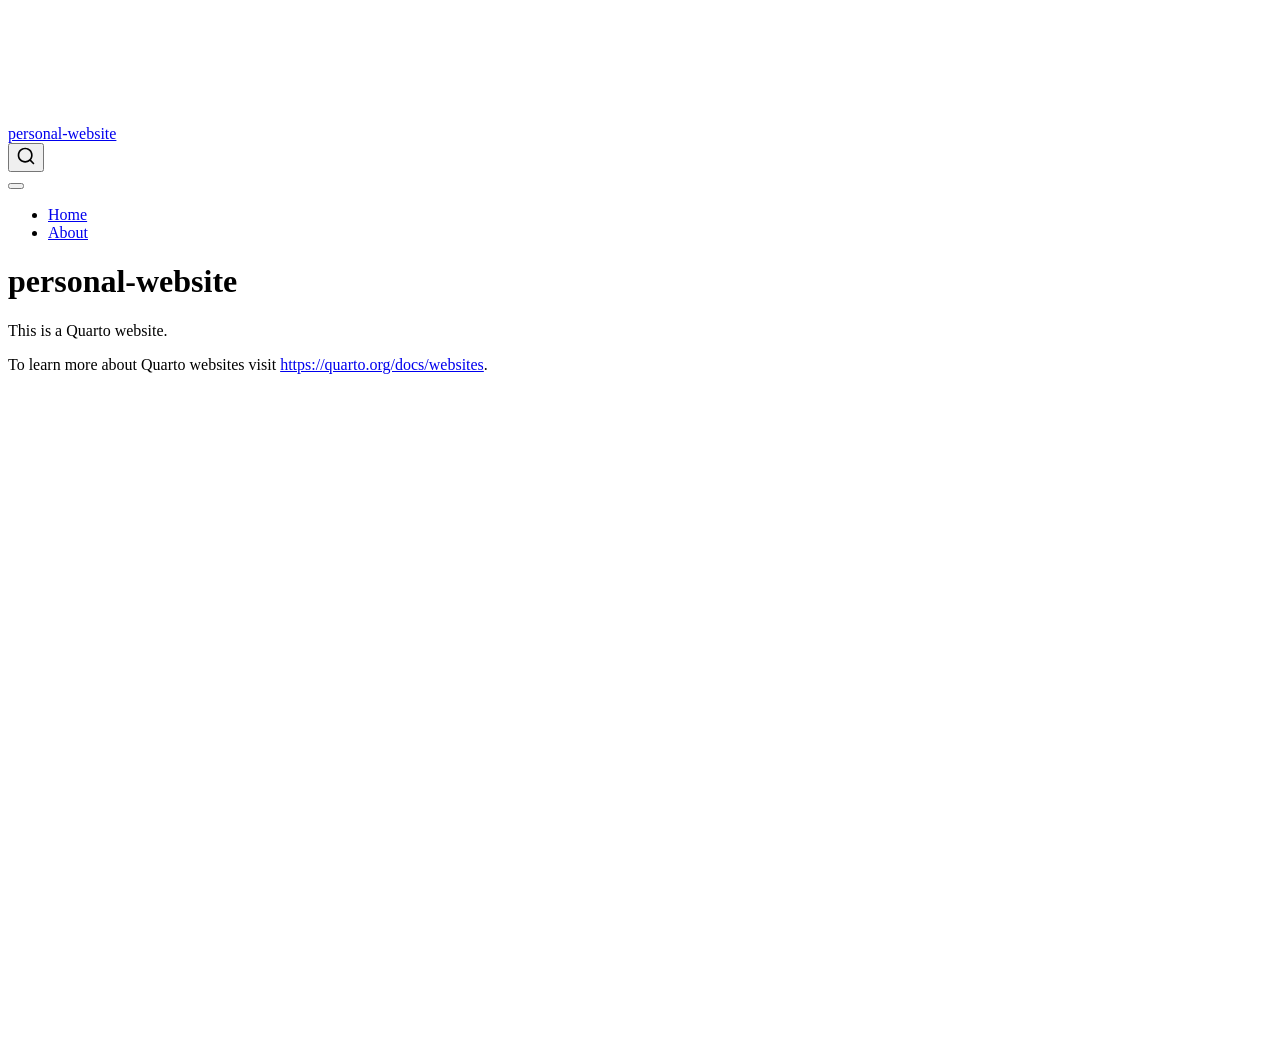
==== docs/index.html @ bc528ff7 "Initial Commit" ====
<!DOCTYPE html>
<html xmlns="http://www.w3.org/1999/xhtml" lang="en" xml:lang="en"><head>

<meta charset="utf-8">
<meta name="generator" content="quarto-1.9.37">

<meta name="viewport" content="width=device-width, initial-scale=1.0, user-scalable=yes">


<title>personal-website</title>
<style>
/* Default styles provided by pandoc.
** See https://pandoc.org/MANUAL.html#variables-for-html for config info.
*/
code{white-space: pre-wrap;}
span.smallcaps{font-variant: small-caps;}
div.columns{display: flex; gap: min(4vw, 1.5em);}
div.column{flex: auto; overflow-x: auto;}
div.hanging-indent{margin-left: 1.5em; text-indent: -1.5em;}
ul.task-list{list-style: none;}
ul.task-list li input[type="checkbox"] {
  width: 0.8em;
  margin: 0 0.8em 0.2em -1em; /* quarto-specific, see https://github.com/quarto-dev/quarto-cli/issues/4556 */ 
  vertical-align: middle;
}
</style>


<script src="site_libs/quarto-nav/quarto-nav.js"></script>
<script src="site_libs/quarto-nav/headroom.min.js"></script>
<script src="site_libs/clipboard/clipboard.min.js"></script>
<script src="site_libs/quarto-search/autocomplete.umd.js"></script>
<script src="site_libs/quarto-search/fuse.min.js"></script>
<script src="site_libs/quarto-search/quarto-search.js"></script>
<meta name="quarto:offset" content="./">
<script src="site_libs/quarto-html/quarto.js" type="module"></script>
<script src="site_libs/quarto-html/tabsets/tabsets.js" type="module"></script>
<script src="site_libs/quarto-html/popper.min.js"></script>
<script src="site_libs/quarto-html/tippy.umd.min.js"></script>
<script src="site_libs/quarto-html/anchor.min.js"></script>
<link href="site_libs/quarto-html/tippy.css" rel="stylesheet">
<link href="site_libs/quarto-html/quarto-syntax-highlighting-7f8f88aac4f3542376d5c11b86a4c14d.css" rel="stylesheet" id="quarto-text-highlighting-styles">
<script src="site_libs/bootstrap/bootstrap.min.js"></script>
<link href="site_libs/bootstrap/bootstrap-icons.css" rel="stylesheet">
<link href="site_libs/bootstrap/bootstrap-a0f9fd0d421825b736dc1bbcbcba2219.min.css" rel="stylesheet" append-hash="true" id="quarto-bootstrap" data-mode="light">
<script id="quarto-search-options" type="application/json">{
  "location": "navbar",
  "copy-button": false,
  "collapse-after": 3,
  "panel-placement": "end",
  "type": "overlay",
  "limit": 50,
  "keyboard-shortcut": [
    "f",
    "/",
    "s"
  ],
  "show-item-context": false,
  "language": {
    "search-no-results-text": "No results",
    "search-matching-documents-text": "matching documents",
    "search-copy-link-title": "Copy link to search",
    "search-hide-matches-text": "Hide additional matches",
    "search-more-match-text": "more match in this document",
    "search-more-matches-text": "more matches in this document",
    "search-clear-button-title": "Clear",
    "search-text-placeholder": "",
    "search-detached-cancel-button-title": "Cancel",
    "search-submit-button-title": "Submit",
    "search-label": "Search"
  }
}</script>


<link rel="stylesheet" href="styles.css">
</head>

<body class="nav-fixed quarto-light">

<div id="quarto-search-results"></div>
  <header id="quarto-header" class="headroom fixed-top">
    <nav class="navbar navbar-expand-lg " data-bs-theme="dark">
      <div class="navbar-container container-fluid">
      <div class="navbar-brand-container mx-auto">
    <a class="navbar-brand" href="./index.html">
    <span class="navbar-title">personal-website</span>
    </a>
  </div>
            <div id="quarto-search" class="" title="Search"></div>
          <button class="navbar-toggler" type="button" data-bs-toggle="collapse" data-bs-target="#navbarCollapse" aria-controls="navbarCollapse" role="menu" aria-expanded="false" aria-label="Toggle navigation" onclick="if (window.quartoToggleHeadroom) { window.quartoToggleHeadroom(); }">
  <span class="navbar-toggler-icon"></span>
</button>
          <div class="collapse navbar-collapse" id="navbarCollapse">
            <ul class="navbar-nav navbar-nav-scroll me-auto">
  <li class="nav-item">
    <a class="nav-link active" href="./index.html" aria-current="page"> 
<span class="menu-text">Home</span></a>
  </li>  
  <li class="nav-item">
    <a class="nav-link" href="./about.html"> 
<span class="menu-text">About</span></a>
  </li>  
</ul>
          </div> <!-- /navcollapse -->
            <div class="quarto-navbar-tools">
</div>
      </div> <!-- /container-fluid -->
    </nav>
</header>
<!-- content -->
<div id="quarto-content" class="quarto-container page-columns page-rows-contents page-layout-article page-navbar">
<!-- sidebar -->
<!-- margin-sidebar -->
    <div id="quarto-margin-sidebar" class="sidebar margin-sidebar zindex-bottom">
        
    </div>
<!-- main -->
<main class="content" id="quarto-document-content">

<header id="title-block-header" class="quarto-title-block default">
<div class="quarto-title">
<h1 class="title">personal-website</h1>
</div>



<div class="quarto-title-meta">

    
  
    
  </div>
  


</header>


<p>This is a Quarto website.</p>
<p>To learn more about Quarto websites visit <a href="https://quarto.org/docs/websites" class="uri">https://quarto.org/docs/websites</a>.</p>



</main> <!-- /main -->
<script id="quarto-html-after-body" type="application/javascript">
  window.document.addEventListener("DOMContentLoaded", function (event) {
    const icon = "";
    const anchorJS = new window.AnchorJS();
    anchorJS.options = {
      placement: 'right',
      icon: icon
    };
    anchorJS.add('.anchored');
    const isCodeAnnotation = (el) => {
      for (const clz of el.classList) {
        if (clz.startsWith('code-annotation-')) {                     
          return true;
        }
      }
      return false;
    }
    const onCopySuccess = function(e) {
      // button target
      const button = e.trigger;
      // don't keep focus
      button.blur();
      // flash "checked"
      button.classList.add('code-copy-button-checked');
      var currentTitle = button.getAttribute("title");
      button.setAttribute("title", "Copied!");
      let tooltip;
      if (window.bootstrap) {
        button.setAttribute("data-bs-toggle", "tooltip");
        button.setAttribute("data-bs-placement", "left");
        button.setAttribute("data-bs-title", "Copied!");
        tooltip = new bootstrap.Tooltip(button, 
          { trigger: "manual", 
            customClass: "code-copy-button-tooltip",
            offset: [0, -8]});
        tooltip.show();    
      }
      setTimeout(function() {
        if (tooltip) {
          tooltip.hide();
          button.removeAttribute("data-bs-title");
          button.removeAttribute("data-bs-toggle");
          button.removeAttribute("data-bs-placement");
        }
        button.setAttribute("title", currentTitle);
        button.classList.remove('code-copy-button-checked');
      }, 1000);
      // clear code selection
      e.clearSelection();
    }
    const getTextToCopy = function(trigger) {
      const outerScaffold = trigger.parentElement.cloneNode(true);
      const codeEl = outerScaffold.querySelector('code');
      for (const childEl of codeEl.children) {
        if (isCodeAnnotation(childEl)) {
          childEl.remove();
        }
      }
      return codeEl.innerText;
    }
    const clipboard = new window.ClipboardJS('.code-copy-button:not([data-in-quarto-modal])', {
      text: getTextToCopy
    });
    clipboard.on('success', onCopySuccess);
    if (window.document.getElementById('quarto-embedded-source-code-modal')) {
      const clipboardModal = new window.ClipboardJS('.code-copy-button[data-in-quarto-modal]', {
        text: getTextToCopy,
        container: window.document.getElementById('quarto-embedded-source-code-modal')
      });
      clipboardModal.on('success', onCopySuccess);
    }
      var localhostRegex = new RegExp(/^(?:http|https):\/\/localhost\:?[0-9]*\//);
      var mailtoRegex = new RegExp(/^mailto:/);
        var filterRegex = new RegExp('/' + window.location.host + '/');
      var isInternal = (href) => {
          return filterRegex.test(href) || localhostRegex.test(href) || mailtoRegex.test(href);
      }
      // Inspect non-navigation links and adorn them if external
     var links = window.document.querySelectorAll('a[href]:not(.nav-link):not(.navbar-brand):not(.toc-action):not(.sidebar-link):not(.sidebar-item-toggle):not(.pagination-link):not(.no-external):not([aria-hidden]):not(.dropdown-item):not(.quarto-navigation-tool):not(.about-link)');
      for (var i=0; i<links.length; i++) {
        const link = links[i];
        if (!isInternal(link.href)) {
          // undo the damage that might have been done by quarto-nav.js in the case of
          // links that we want to consider external
          if (link.dataset.originalHref !== undefined) {
            link.href = link.dataset.originalHref;
          }
        }
      }
    function tippyHover(el, contentFn, onTriggerFn, onUntriggerFn) {
      const config = {
        allowHTML: true,
        maxWidth: 500,
        delay: 100,
        arrow: false,
        appendTo: function(el) {
            return el.parentElement;
        },
        interactive: true,
        interactiveBorder: 10,
        theme: 'quarto',
        placement: 'bottom-start',
      };
      if (contentFn) {
        config.content = contentFn;
      }
      if (onTriggerFn) {
        config.onTrigger = onTriggerFn;
      }
      if (onUntriggerFn) {
        config.onUntrigger = onUntriggerFn;
      }
      window.tippy(el, config); 
    }
    const noterefs = window.document.querySelectorAll('a[role="doc-noteref"]');
    for (var i=0; i<noterefs.length; i++) {
      const ref = noterefs[i];
      tippyHover(ref, function() {
        // use id or data attribute instead here
        let href = ref.getAttribute('data-footnote-href') || ref.getAttribute('href');
        try { href = new URL(href).hash; } catch {}
        const id = href.replace(/^#\/?/, "");
        const note = window.document.getElementById(id);
        if (note) {
          return note.innerHTML;
        } else {
          return "";
        }
      });
    }
    const xrefs = window.document.querySelectorAll('a.quarto-xref');
    const processXRef = (id, note) => {
      // Strip column container classes
      const stripColumnClz = (el) => {
        el.classList.remove("page-full", "page-columns");
        if (el.children) {
          for (const child of el.children) {
            stripColumnClz(child);
          }
        }
      }
      stripColumnClz(note)
      if (id === null || id.startsWith('sec-')) {
        // Special case sections, only their first couple elements
        const container = document.createElement("div");
        if (note.children && note.children.length > 2) {
          container.appendChild(note.children[0].cloneNode(true));
          for (let i = 1; i < note.children.length; i++) {
            const child = note.children[i];
            if (child.tagName === "P" && child.innerText === "") {
              continue;
            } else {
              container.appendChild(child.cloneNode(true));
              break;
            }
          }
          if (window.Quarto?.typesetMath) {
            window.Quarto.typesetMath(container);
          }
          return container.innerHTML
        } else {
          if (window.Quarto?.typesetMath) {
            window.Quarto.typesetMath(note);
          }
          return note.innerHTML;
        }
      } else {
        // Remove any anchor links if they are present
        const anchorLink = note.querySelector('a.anchorjs-link');
        if (anchorLink) {
          anchorLink.remove();
        }
        if (window.Quarto?.typesetMath) {
          window.Quarto.typesetMath(note);
        }
        if (note.classList.contains("callout")) {
          return note.outerHTML;
        } else {
          return note.innerHTML;
        }
      }
    }
    for (var i=0; i<xrefs.length; i++) {
      const xref = xrefs[i];
      tippyHover(xref, undefined, function(instance) {
        instance.disable();
        let url = xref.getAttribute('href');
        let hash = undefined; 
        if (url.startsWith('#')) {
          hash = url;
        } else {
          try { hash = new URL(url).hash; } catch {}
        }
        if (hash) {
          const id = hash.replace(/^#\/?/, "");
          const note = window.document.getElementById(id);
          if (note !== null) {
            try {
              const html = processXRef(id, note.cloneNode(true));
              instance.setContent(html);
            } finally {
              instance.enable();
              instance.show();
            }
          } else {
            // See if we can fetch this
            fetch(url.split('#')[0])
            .then(res => res.text())
            .then(html => {
              const parser = new DOMParser();
              const htmlDoc = parser.parseFromString(html, "text/html");
              const note = htmlDoc.getElementById(id);
              if (note !== null) {
                const html = processXRef(id, note);
                instance.setContent(html);
              } 
            }).finally(() => {
              instance.enable();
              instance.show();
            });
          }
        } else {
          // See if we can fetch a full url (with no hash to target)
          // This is a special case and we should probably do some content thinning / targeting
          fetch(url)
          .then(res => res.text())
          .then(html => {
            const parser = new DOMParser();
            const htmlDoc = parser.parseFromString(html, "text/html");
            const note = htmlDoc.querySelector('main.content');
            if (note !== null) {
              // This should only happen for chapter cross references
              // (since there is no id in the URL)
              // remove the first header
              if (note.children.length > 0 && note.children[0].tagName === "HEADER") {
                note.children[0].remove();
              }
              const html = processXRef(null, note);
              instance.setContent(html);
            } 
          }).finally(() => {
            instance.enable();
            instance.show();
          });
        }
      }, function(instance) {
      });
    }
        let selectedAnnoteEl;
        const selectorForAnnotation = ( cell, annotation) => {
          let cellAttr = 'data-code-cell="' + cell + '"';
          let lineAttr = 'data-code-annotation="' +  annotation + '"';
          const selector = 'span[' + cellAttr + '][' + lineAttr + ']';
          return selector;
        }
        const selectCodeLines = (annoteEl) => {
          const doc = window.document;
          const targetCell = annoteEl.getAttribute("data-target-cell");
          const targetAnnotation = annoteEl.getAttribute("data-target-annotation");
          const annoteSpan = window.document.querySelector(selectorForAnnotation(targetCell, targetAnnotation));
          const lines = annoteSpan.getAttribute("data-code-lines").split(",");
          const lineIds = lines.map((line) => {
            return targetCell + "-" + line;
          })
          let top = null;
          let height = null;
          let parent = null;
          if (lineIds.length > 0) {
              //compute the position of the single el (top and bottom and make a div)
              const el = window.document.getElementById(lineIds[0]);
              top = el.offsetTop;
              height = el.offsetHeight;
              parent = el.parentElement.parentElement;
            if (lineIds.length > 1) {
              const lastEl = window.document.getElementById(lineIds[lineIds.length - 1]);
              const bottom = lastEl.offsetTop + lastEl.offsetHeight;
              height = bottom - top;
            }
            if (top !== null && height !== null && parent !== null) {
              // cook up a div (if necessary) and position it 
              let div = window.document.getElementById("code-annotation-line-highlight");
              if (div === null) {
                div = window.document.createElement("div");
                div.setAttribute("id", "code-annotation-line-highlight");
                div.style.position = 'absolute';
                parent.appendChild(div);
              }
              div.style.top = top - 2 + "px";
              div.style.height = height + 4 + "px";
              div.style.left = 0;
              let gutterDiv = window.document.getElementById("code-annotation-line-highlight-gutter");
              if (gutterDiv === null) {
                gutterDiv = window.document.createElement("div");
                gutterDiv.setAttribute("id", "code-annotation-line-highlight-gutter");
                gutterDiv.style.position = 'absolute';
                const codeCell = window.document.getElementById(targetCell);
                const gutter = codeCell.querySelector('.code-annotation-gutter');
                gutter.appendChild(gutterDiv);
              }
              gutterDiv.style.top = top - 2 + "px";
              gutterDiv.style.height = height + 4 + "px";
            }
            selectedAnnoteEl = annoteEl;
          }
        };
        const unselectCodeLines = () => {
          const elementsIds = ["code-annotation-line-highlight", "code-annotation-line-highlight-gutter"];
          elementsIds.forEach((elId) => {
            const div = window.document.getElementById(elId);
            if (div) {
              div.remove();
            }
          });
          selectedAnnoteEl = undefined;
        };
          // Handle positioning of the toggle
      window.addEventListener(
        "resize",
        throttle(() => {
          elRect = undefined;
          if (selectedAnnoteEl) {
            selectCodeLines(selectedAnnoteEl);
          }
        }, 10)
      );
      function throttle(fn, ms) {
      let throttle = false;
      let timer;
        return (...args) => {
          if(!throttle) { // first call gets through
              fn.apply(this, args);
              throttle = true;
          } else { // all the others get throttled
              if(timer) clearTimeout(timer); // cancel #2
              timer = setTimeout(() => {
                fn.apply(this, args);
                timer = throttle = false;
              }, ms);
          }
        };
      }
        // Attach click handler to the DT
        const annoteDls = window.document.querySelectorAll('dt[data-target-cell]');
        for (const annoteDlNode of annoteDls) {
          annoteDlNode.addEventListener('click', (event) => {
            const clickedEl = event.target;
            if (clickedEl !== selectedAnnoteEl) {
              unselectCodeLines();
              const activeEl = window.document.querySelector('dt[data-target-cell].code-annotation-active');
              if (activeEl) {
                activeEl.classList.remove('code-annotation-active');
              }
              selectCodeLines(clickedEl);
              clickedEl.classList.add('code-annotation-active');
            } else {
              // Unselect the line
              unselectCodeLines();
              clickedEl.classList.remove('code-annotation-active');
            }
          });
        }
    const findCites = (el) => {
      const parentEl = el.parentElement;
      if (parentEl) {
        const cites = parentEl.dataset.cites;
        if (cites) {
          return {
            el,
            cites: cites.split(' ')
          };
        } else {
          return findCites(el.parentElement)
        }
      } else {
        return undefined;
      }
    };
    var bibliorefs = window.document.querySelectorAll('a[role="doc-biblioref"]');
    for (var i=0; i<bibliorefs.length; i++) {
      const ref = bibliorefs[i];
      const citeInfo = findCites(ref);
      if (citeInfo) {
        tippyHover(citeInfo.el, function() {
          var popup = window.document.createElement('div');
          citeInfo.cites.forEach(function(cite) {
            var citeDiv = window.document.createElement('div');
            citeDiv.classList.add('hanging-indent');
            citeDiv.classList.add('csl-entry');
            var biblioDiv = window.document.getElementById('ref-' + cite);
            if (biblioDiv) {
              citeDiv.innerHTML = biblioDiv.innerHTML;
            }
            popup.appendChild(citeDiv);
          });
          return popup.innerHTML;
        });
      }
    }
  });
  </script>
</div> <!-- /content -->




</body></html>
---- docs/site_libs/quarto-html/tippy.css ----
.tippy-box[data-animation=fade][data-state=hidden]{opacity:0}[data-tippy-root]{max-width:calc(100vw - 10px)}.tippy-box{position:relative;background-color:#333;color:#fff;border-radius:4px;font-size:14px;line-height:1.4;white-space:normal;outline:0;transition-property:transform,visibility,opacity}.tippy-box[data-placement^=top]>.tippy-arrow{bottom:0}.tippy-box[data-placement^=top]>.tippy-arrow:before{bottom:-7px;left:0;border-width:8px 8px 0;border-top-color:initial;transform-origin:center top}.tippy-box[data-placement^=bottom]>.tippy-arrow{top:0}.tippy-box[data-placement^=bottom]>.tippy-arrow:before{top:-7px;left:0;border-width:0 8px 8px;border-bottom-color:initial;transform-origin:center bottom}.tippy-box[data-placement^=left]>.tippy-arrow{right:0}.tippy-box[data-placement^=left]>.tippy-arrow:before{border-width:8px 0 8px 8px;border-left-color:initial;right:-7px;transform-origin:center left}.tippy-box[data-placement^=right]>.tippy-arrow{left:0}.tippy-box[data-placement^=right]>.tippy-arrow:before{left:-7px;border-width:8px 8px 8px 0;border-right-color:initial;transform-origin:center right}.tippy-box[data-inertia][data-state=visible]{transition-timing-function:cubic-bezier(.54,1.5,.38,1.11)}.tippy-arrow{width:16px;height:16px;color:#333}.tippy-arrow:before{content:"";position:absolute;border-color:transparent;border-style:solid}.tippy-content{position:relative;padding:5px 9px;z-index:1}
---- docs/site_libs/quarto-html/quarto-syntax-highlighting-7f8f88aac4f3542376d5c11b86a4c14d.css ----
/* quarto syntax highlight colors */
:root {
  --quarto-hl-ot-color: #003B4F;
  --quarto-hl-at-color: #657422;
  --quarto-hl-ss-color: #20794D;
  --quarto-hl-an-color: #5E5E5E;
  --quarto-hl-fu-color: #4758AB;
  --quarto-hl-st-color: #20794D;
  --quarto-hl-cf-color: #003B4F;
  --quarto-hl-op-color: #5E5E5E;
  --quarto-hl-er-color: #AD0000;
  --quarto-hl-bn-color: #AD0000;
  --quarto-hl-al-color: #AD0000;
  --quarto-hl-va-color: #111111;
  --quarto-hl-bu-color: inherit;
  --quarto-hl-ex-color: inherit;
  --quarto-hl-pp-color: #AD0000;
  --quarto-hl-in-color: #5E5E5E;
  --quarto-hl-vs-color: #20794D;
  --quarto-hl-wa-color: #5E5E5E;
  --quarto-hl-do-color: #5E5E5E;
  --quarto-hl-im-color: #00769E;
  --quarto-hl-ch-color: #20794D;
  --quarto-hl-dt-color: #AD0000;
  --quarto-hl-fl-color: #AD0000;
  --quarto-hl-co-color: #5E5E5E;
  --quarto-hl-cv-color: #5E5E5E;
  --quarto-hl-cn-color: #8f5902;
  --quarto-hl-sc-color: #5E5E5E;
  --quarto-hl-dv-color: #AD0000;
  --quarto-hl-kw-color: #003B4F;
}

/* other quarto variables */
:root {
  --quarto-font-monospace: SFMono-Regular, Menlo, Monaco, Consolas, "Liberation Mono", "Courier New", monospace;
}

/* syntax highlight based on Pandoc's rules */
pre > code.sourceCode > span {
  color: #003B4F;
}

code.sourceCode > span {
  color: #003B4F;
}

div.sourceCode,
div.sourceCode pre.sourceCode {
  color: #003B4F;
}

/* Normal */
code span {
  color: #003B4F;
}

/* Alert */
code span.al {
  color: #AD0000;
  font-style: inherit;
}

/* Annotation */
code span.an {
  color: #5E5E5E;
  font-style: inherit;
}

/* Attribute */
code span.at {
  color: #657422;
  font-style: inherit;
}

/* BaseN */
code span.bn {
  color: #AD0000;
  font-style: inherit;
}

/* BuiltIn */
code span.bu {
  font-style: inherit;
}

/* ControlFlow */
code span.cf {
  color: #003B4F;
  font-weight: bold;
  font-style: inherit;
}

/* Char */
code span.ch {
  color: #20794D;
  font-style: inherit;
}

/* Constant */
code span.cn {
  color: #8f5902;
  font-style: inherit;
}

/* Comment */
code span.co {
  color: #5E5E5E;
  font-style: inherit;
}

/* CommentVar */
code span.cv {
  color: #5E5E5E;
  font-style: italic;
}

/* Documentation */
code span.do {
  color: #5E5E5E;
  font-style: italic;
}

/* DataType */
code span.dt {
  color: #AD0000;
  font-style: inherit;
}

/* DecVal */
code span.dv {
  color: #AD0000;
  font-style: inherit;
}

/* Error */
code span.er {
  color: #AD0000;
  font-style: inherit;
}

/* Extension */
code span.ex {
  font-style: inherit;
}

/* Float */
code span.fl {
  color: #AD0000;
  font-style: inherit;
}

/* Function */
code span.fu {
  color: #4758AB;
  font-style: inherit;
}

/* Import */
code span.im {
  color: #00769E;
  font-style: inherit;
}

/* Information */
code span.in {
  color: #5E5E5E;
  font-style: inherit;
}

/* Keyword */
code span.kw {
  color: #003B4F;
  font-weight: bold;
  font-style: inherit;
}

/* Operator */
code span.op {
  color: #5E5E5E;
  font-style: inherit;
}

/* Other */
code span.ot {
  color: #003B4F;
  font-style: inherit;
}

/* Preprocessor */
code span.pp {
  color: #AD0000;
  font-style: inherit;
}

/* SpecialChar */
code span.sc {
  color: #5E5E5E;
  font-style: inherit;
}

/* SpecialString */
code span.ss {
  color: #20794D;
  font-style: inherit;
}

/* String */
code span.st {
  color: #20794D;
  font-style: inherit;
}

/* Variable */
code span.va {
  color: #111111;
  font-style: inherit;
}

/* VerbatimString */
code span.vs {
  color: #20794D;
  font-style: inherit;
}

/* Warning */
code span.wa {
  color: #5E5E5E;
  font-style: italic;
}

.prevent-inlining {
  content: "</";
}

/*# sourceMappingURL=789ad8cd35626ba772517505b42a116e.css.map */
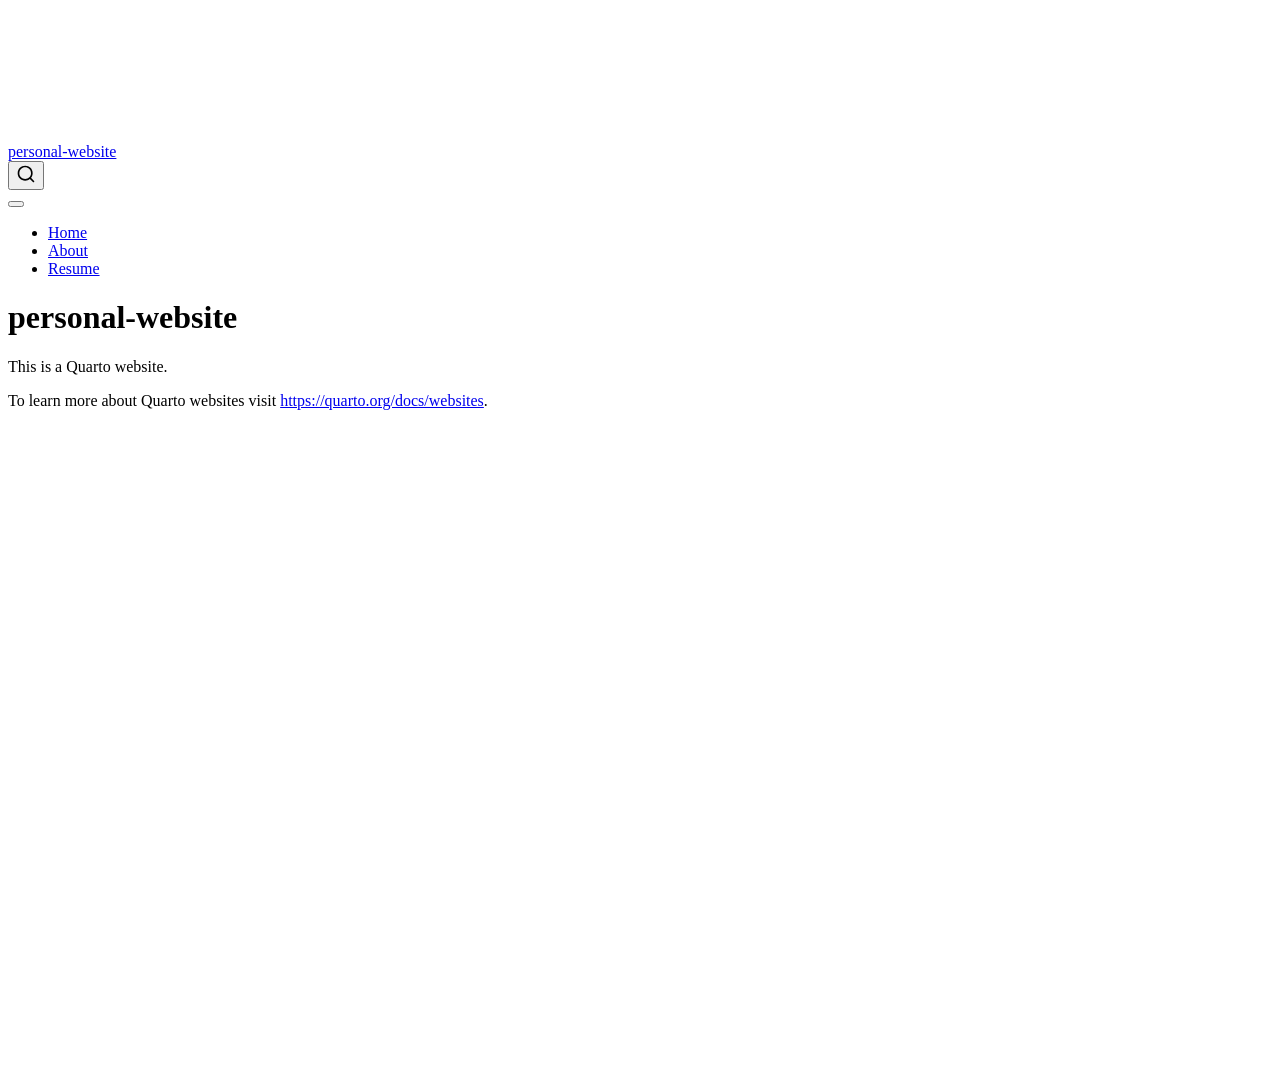
==== commit 6da356a3: "resume.qmd" ====
--- a/docs/index.html
+++ b/docs/index.html
@@ -100,6 +100,10 @@
     <a class="nav-link" href="./about.html"> 
 <span class="menu-text">About</span></a>
   </li>  
+  <li class="nav-item">
+    <a class="nav-link" href="./resume.html"> 
+<span class="menu-text">Resume</span></a>
+  </li>  
 </ul>
           </div> <!-- /navcollapse -->
             <div class="quarto-navbar-tools">
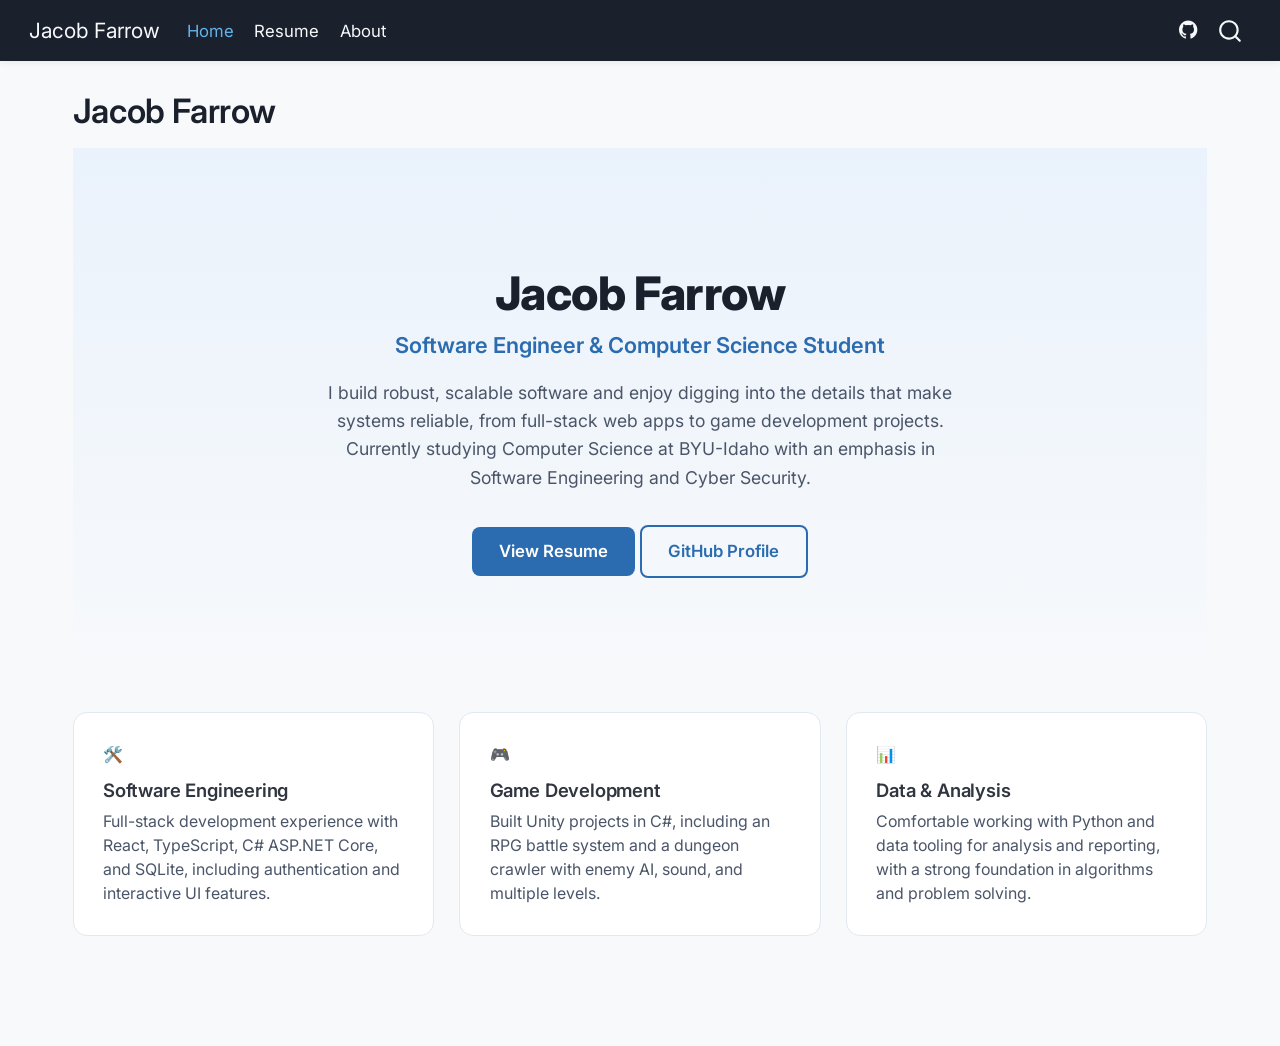
==== commit 496daf91: "Clean" ====
--- a/docs/index.html
+++ b/docs/index.html
@@ -7,7 +7,7 @@
 <meta name="viewport" content="width=device-width, initial-scale=1.0, user-scalable=yes">
 
 
-<title>personal-website</title>
+<title>Jacob Farrow</title>
 <style>
 /* Default styles provided by pandoc.
 ** See https://pandoc.org/MANUAL.html#variables-for-html for config info.
@@ -42,7 +42,7 @@
 <link href="site_libs/quarto-html/quarto-syntax-highlighting-7f8f88aac4f3542376d5c11b86a4c14d.css" rel="stylesheet" id="quarto-text-highlighting-styles">
 <script src="site_libs/bootstrap/bootstrap.min.js"></script>
 <link href="site_libs/bootstrap/bootstrap-icons.css" rel="stylesheet">
-<link href="site_libs/bootstrap/bootstrap-a0f9fd0d421825b736dc1bbcbcba2219.min.css" rel="stylesheet" append-hash="true" id="quarto-bootstrap" data-mode="light">
+<link href="site_libs/bootstrap/bootstrap-82a2e61b633414a726c208f668d5eda3.min.css" rel="stylesheet" append-hash="true" id="quarto-bootstrap" data-mode="light">
 <script id="quarto-search-options" type="application/json">{
   "location": "navbar",
   "copy-button": false,
@@ -83,7 +83,7 @@
       <div class="navbar-container container-fluid">
       <div class="navbar-brand-container mx-auto">
     <a class="navbar-brand" href="./index.html">
-    <span class="navbar-title">personal-website</span>
+    <span class="navbar-title">Jacob Farrow</span>
     </a>
   </div>
             <div id="quarto-search" class="" title="Search"></div>
@@ -97,12 +97,19 @@
 <span class="menu-text">Home</span></a>
   </li>  
   <li class="nav-item">
+    <a class="nav-link" href="./resume.html"> 
+<span class="menu-text">Resume</span></a>
+  </li>  
+  <li class="nav-item">
     <a class="nav-link" href="./about.html"> 
 <span class="menu-text">About</span></a>
   </li>  
-  <li class="nav-item">
-    <a class="nav-link" href="./resume.html"> 
-<span class="menu-text">Resume</span></a>
+</ul>
+            <ul class="navbar-nav navbar-nav-scroll ms-auto">
+  <li class="nav-item compact">
+    <a class="nav-link" href="https://github.com/JacobFarrow"> <i class="bi bi-github" role="img" aria-label="GitHub">
+</i> 
+<span class="menu-text"></span></a>
   </li>  
 </ul>
           </div> <!-- /navcollapse -->
@@ -112,23 +119,21 @@
     </nav>
 </header>
 <!-- content -->
-<div id="quarto-content" class="quarto-container page-columns page-rows-contents page-layout-article page-navbar">
+<div id="quarto-content" class="quarto-container page-columns page-rows-contents page-layout-full page-navbar">
 <!-- sidebar -->
 <!-- margin-sidebar -->
-    <div id="quarto-margin-sidebar" class="sidebar margin-sidebar zindex-bottom">
-        
-    </div>
+    
 <!-- main -->
-<main class="content" id="quarto-document-content">
+<main class="content column-page" id="quarto-document-content">
 
 <header id="title-block-header" class="quarto-title-block default">
 <div class="quarto-title">
-<h1 class="title">personal-website</h1>
-</div>
-
-
-
-<div class="quarto-title-meta">
+<h1 class="title">Jacob Farrow</h1>
+</div>
+
+
+
+<div class="quarto-title-meta column-page">
 
     
   
@@ -140,8 +145,47 @@
 </header>
 
 
-<p>This is a Quarto website.</p>
-<p>To learn more about Quarto websites visit <a href="https://quarto.org/docs/websites" class="uri">https://quarto.org/docs/websites</a>.</p>
+<section id="jacob-farrow" class="level1 hero">
+<h1>Jacob Farrow</h1>
+<div class="hero-subtitle">
+<p>Software Engineer &amp; Computer Science Student</p>
+</div>
+<div class="hero-tagline">
+<p>I build robust, scalable software and enjoy digging into the details that make systems reliable, from full-stack web apps to game development projects. Currently studying Computer Science at BYU-Idaho with an emphasis in Software Engineering and Cyber Security.</p>
+</div>
+<div class="hero-buttons">
+<p><a href="./resume.html" class="btn-hero btn-hero-primary">View Resume</a> <a href="https://github.com/JacobFarrow" class="btn-hero btn-hero-outline">GitHub Profile</a></p>
+</div>
+</section>
+<div class="card-grid">
+<div class="info-card">
+<div class="icon">
+<p>🛠️</p>
+</div>
+<section id="software-engineering" class="level3">
+<h3 class="anchored" data-anchor-id="software-engineering">Software Engineering</h3>
+<p>Full-stack development experience with React, TypeScript, C# ASP.NET Core, and SQLite, including authentication and interactive UI features.</p>
+</section>
+</div>
+<div class="info-card">
+<div class="icon">
+<p>🎮</p>
+</div>
+<section id="game-development" class="level3">
+<h3 class="anchored" data-anchor-id="game-development">Game Development</h3>
+<p>Built Unity projects in C#, including an RPG battle system and a dungeon crawler with enemy AI, sound, and multiple levels.</p>
+</section>
+</div>
+<div class="info-card">
+<div class="icon">
+<p>📊</p>
+</div>
+<section id="data-analysis" class="level3">
+<h3 class="anchored" data-anchor-id="data-analysis">Data &amp; Analysis</h3>
+<p>Comfortable working with Python and data tooling for analysis and reporting, with a strong foundation in algorithms and problem solving.</p>
+</section>
+</div>
+</div>
 
 
 
--- a/docs/styles.css
+++ b/docs/styles.css
@@ -0,0 +1,229 @@
+/* ===== Global ===== */
+@import url('https://fonts.googleapis.com/css2?family=Inter:wght@400;500;600;700;800&display=swap');
+
+body {
+  font-family: "Inter", sans-serif;
+  animation: fadeIn 0.5s ease-in;
+}
+
+@keyframes fadeIn {
+  from { opacity: 0; }
+  to { opacity: 1; }
+}
+
+a {
+  transition: color 0.15s ease, opacity 0.15s ease;
+}
+
+/* ===== Navbar ===== */
+.navbar {
+  box-shadow: 0 1px 8px rgba(0,0,0,0.08);
+}
+
+.navbar-nav .nav-link {
+  transition: color 0.2s ease;
+  position: relative;
+}
+
+.navbar-nav .nav-link:hover {
+  color: #63b3ed !important;
+}
+
+/* ===== Hero section ===== */
+.hero {
+  padding: 5rem 1rem 4rem 1rem;
+  text-align: center;
+  background: linear-gradient(180deg, #eaf2fb 0%, #f7f9fb 100%);
+  border-radius: 0 0 24px 24px;
+  margin-bottom: 3rem;
+}
+
+.hero h1 {
+  font-size: 2.75rem;
+  font-weight: 800;
+  margin-bottom: 0.5rem;
+  color: #1a202c;
+}
+
+.hero .hero-subtitle {
+  font-size: 1.3rem;
+  color: #2b6cb0;
+  font-weight: 600;
+  margin-bottom: 1rem;
+}
+
+.hero .hero-tagline {
+  font-size: 1.05rem;
+  color: #4a5568;
+  max-width: 640px;
+  margin: 0 auto 2rem auto;
+  line-height: 1.6;
+}
+
+.hero-buttons {
+  display: flex;
+  gap: 1rem;
+  justify-content: center;
+  flex-wrap: wrap;
+}
+
+.btn-hero {
+  display: inline-block;
+  padding: 0.7rem 1.6rem;
+  border-radius: 8px;
+  font-weight: 600;
+  text-decoration: none;
+  transition: transform 0.18s ease, box-shadow 0.18s ease;
+}
+
+.btn-hero-primary {
+  background: #2b6cb0;
+  color: #ffffff !important;
+}
+
+.btn-hero-outline {
+  background: transparent;
+  color: #2b6cb0 !important;
+  border: 2px solid #2b6cb0;
+}
+
+.btn-hero:hover {
+  transform: translateY(-2px);
+  box-shadow: 0 8px 20px rgba(43,108,176,0.25);
+}
+
+/* ===== Cards ===== */
+.card-grid {
+  display: grid;
+  grid-template-columns: repeat(auto-fit, minmax(240px, 1fr));
+  gap: 1.5rem;
+  margin: 2rem 0;
+}
+
+.info-card {
+  background: #ffffff;
+  border: 1px solid #e2e8f0;
+  border-radius: 14px;
+  padding: 1.75rem;
+  transition: transform 0.2s ease, box-shadow 0.2s ease, border-color 0.2s ease;
+}
+
+.info-card:hover {
+  transform: translateY(-4px);
+  box-shadow: 0 12px 24px rgba(0,0,0,0.08);
+  border-color: #2b6cb0;
+}
+
+.info-card h3 {
+  margin-top: 0;
+  font-size: 1.1rem;
+  color: #1a202c;
+}
+
+.info-card p {
+  color: #4a5568;
+  font-size: 0.95rem;
+  margin-bottom: 0;
+}
+
+.info-card .icon {
+  font-size: 1.75rem;
+  margin-bottom: 0.75rem;
+  display: block;
+}
+
+/* ===== Skill badges ===== */
+.badge-row {
+  display: flex;
+  flex-wrap: wrap;
+  gap: 0.5rem;
+  margin: 0.75rem 0 1.5rem 0;
+}
+
+.skill-badge {
+  background: #eaf2fb;
+  color: #2b6cb0;
+  padding: 0.35rem 0.9rem;
+  border-radius: 999px;
+  font-size: 0.85rem;
+  font-weight: 600;
+  transition: background 0.2s ease, transform 0.2s ease;
+}
+
+.skill-badge:hover {
+  background: #2b6cb0;
+  color: #ffffff;
+  transform: translateY(-2px);
+}
+
+/* ===== Resume / timeline ===== */
+.resume-header {
+  text-align: center;
+  padding: 2rem 1rem 1rem 1rem;
+}
+
+.resume-header h1 {
+  margin-bottom: 0.25rem;
+}
+
+.resume-contact {
+  color: #4a5568;
+  font-size: 0.95rem;
+}
+
+.resume-contact a {
+  color: #2b6cb0;
+  font-weight: 600;
+}
+
+.timeline-item {
+  border-left: 3px solid #2b6cb0;
+  padding: 0.25rem 0 0.25rem 1.5rem;
+  margin-bottom: 1.75rem;
+  position: relative;
+}
+
+.timeline-item::before {
+  content: "";
+  position: absolute;
+  left: -8px;
+  top: 6px;
+  width: 13px;
+  height: 13px;
+  border-radius: 50%;
+  background: #2b6cb0;
+  transition: transform 0.2s ease;
+}
+
+.timeline-item:hover::before {
+  transform: scale(1.3);
+}
+
+.timeline-item h3 {
+  margin-bottom: 0.1rem;
+  font-size: 1.05rem;
+}
+
+.timeline-role {
+  color: #2b6cb0;
+  font-weight: 600;
+  font-size: 0.95rem;
+}
+
+.timeline-date {
+  color: #718096;
+  font-size: 0.85rem;
+  font-style: italic;
+  margin-bottom: 0.5rem;
+}
+
+/* ===== Section headers ===== */
+.section-title {
+  font-size: 1.4rem;
+  font-weight: 700;
+  border-bottom: 2px solid #e2e8f0;
+  padding-bottom: 0.5rem;
+  margin-top: 2.5rem;
+  margin-bottom: 1.25rem;
+  color: #1a202c;
+}
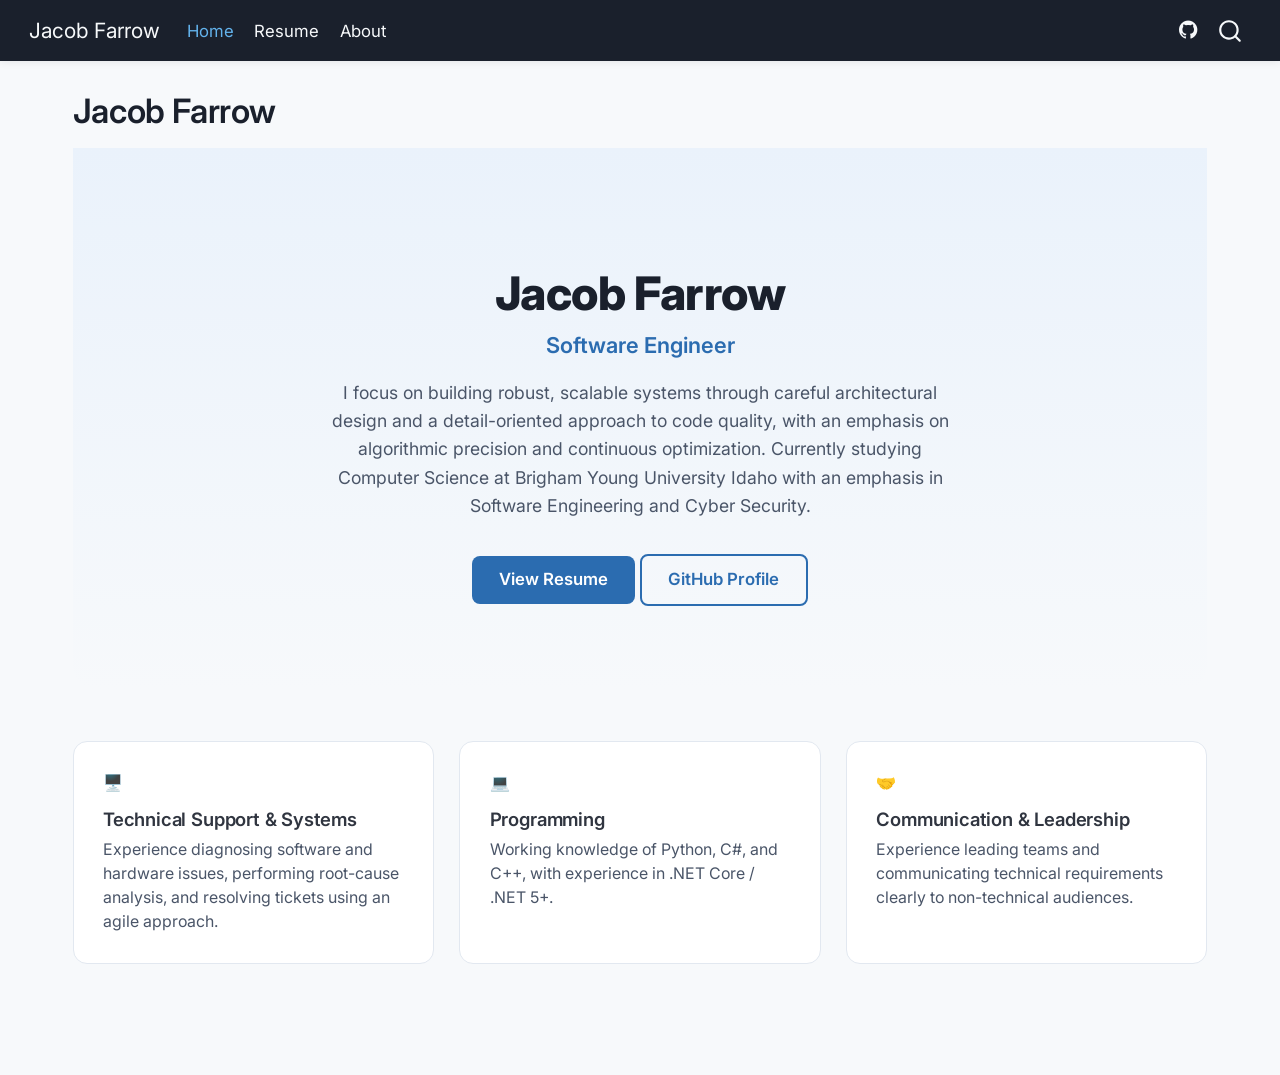
==== commit 12a33053: "Content Fix" ====
--- a/docs/index.html
+++ b/docs/index.html
@@ -148,10 +148,10 @@
 <section id="jacob-farrow" class="level1 hero">
 <h1>Jacob Farrow</h1>
 <div class="hero-subtitle">
-<p>Software Engineer &amp; Computer Science Student</p>
+<p>Software Engineer</p>
 </div>
 <div class="hero-tagline">
-<p>I build robust, scalable software and enjoy digging into the details that make systems reliable, from full-stack web apps to game development projects. Currently studying Computer Science at BYU-Idaho with an emphasis in Software Engineering and Cyber Security.</p>
+<p>I focus on building robust, scalable systems through careful architectural design and a detail-oriented approach to code quality, with an emphasis on algorithmic precision and continuous optimization. Currently studying Computer Science at Brigham Young University Idaho with an emphasis in Software Engineering and Cyber Security.</p>
 </div>
 <div class="hero-buttons">
 <p><a href="./resume.html" class="btn-hero btn-hero-primary">View Resume</a> <a href="https://github.com/JacobFarrow" class="btn-hero btn-hero-outline">GitHub Profile</a></p>
@@ -160,29 +160,29 @@
 <div class="card-grid">
 <div class="info-card">
 <div class="icon">
-<p>🛠️</p>
-</div>
-<section id="software-engineering" class="level3">
-<h3 class="anchored" data-anchor-id="software-engineering">Software Engineering</h3>
-<p>Full-stack development experience with React, TypeScript, C# ASP.NET Core, and SQLite, including authentication and interactive UI features.</p>
+<p>🖥️</p>
+</div>
+<section id="technical-support-systems" class="level3">
+<h3 class="anchored" data-anchor-id="technical-support-systems">Technical Support &amp; Systems</h3>
+<p>Experience diagnosing software and hardware issues, performing root-cause analysis, and resolving tickets using an agile approach.</p>
 </section>
 </div>
 <div class="info-card">
 <div class="icon">
-<p>🎮</p>
-</div>
-<section id="game-development" class="level3">
-<h3 class="anchored" data-anchor-id="game-development">Game Development</h3>
-<p>Built Unity projects in C#, including an RPG battle system and a dungeon crawler with enemy AI, sound, and multiple levels.</p>
+<p>💻</p>
+</div>
+<section id="programming" class="level3">
+<h3 class="anchored" data-anchor-id="programming">Programming</h3>
+<p>Working knowledge of Python, C#, and C++, with experience in .NET Core / .NET 5+.</p>
 </section>
 </div>
 <div class="info-card">
 <div class="icon">
-<p>📊</p>
-</div>
-<section id="data-analysis" class="level3">
-<h3 class="anchored" data-anchor-id="data-analysis">Data &amp; Analysis</h3>
-<p>Comfortable working with Python and data tooling for analysis and reporting, with a strong foundation in algorithms and problem solving.</p>
+<p>🤝</p>
+</div>
+<section id="communication-leadership" class="level3">
+<h3 class="anchored" data-anchor-id="communication-leadership">Communication &amp; Leadership</h3>
+<p>Experience leading teams and communicating technical requirements clearly to non-technical audiences.</p>
 </section>
 </div>
 </div>
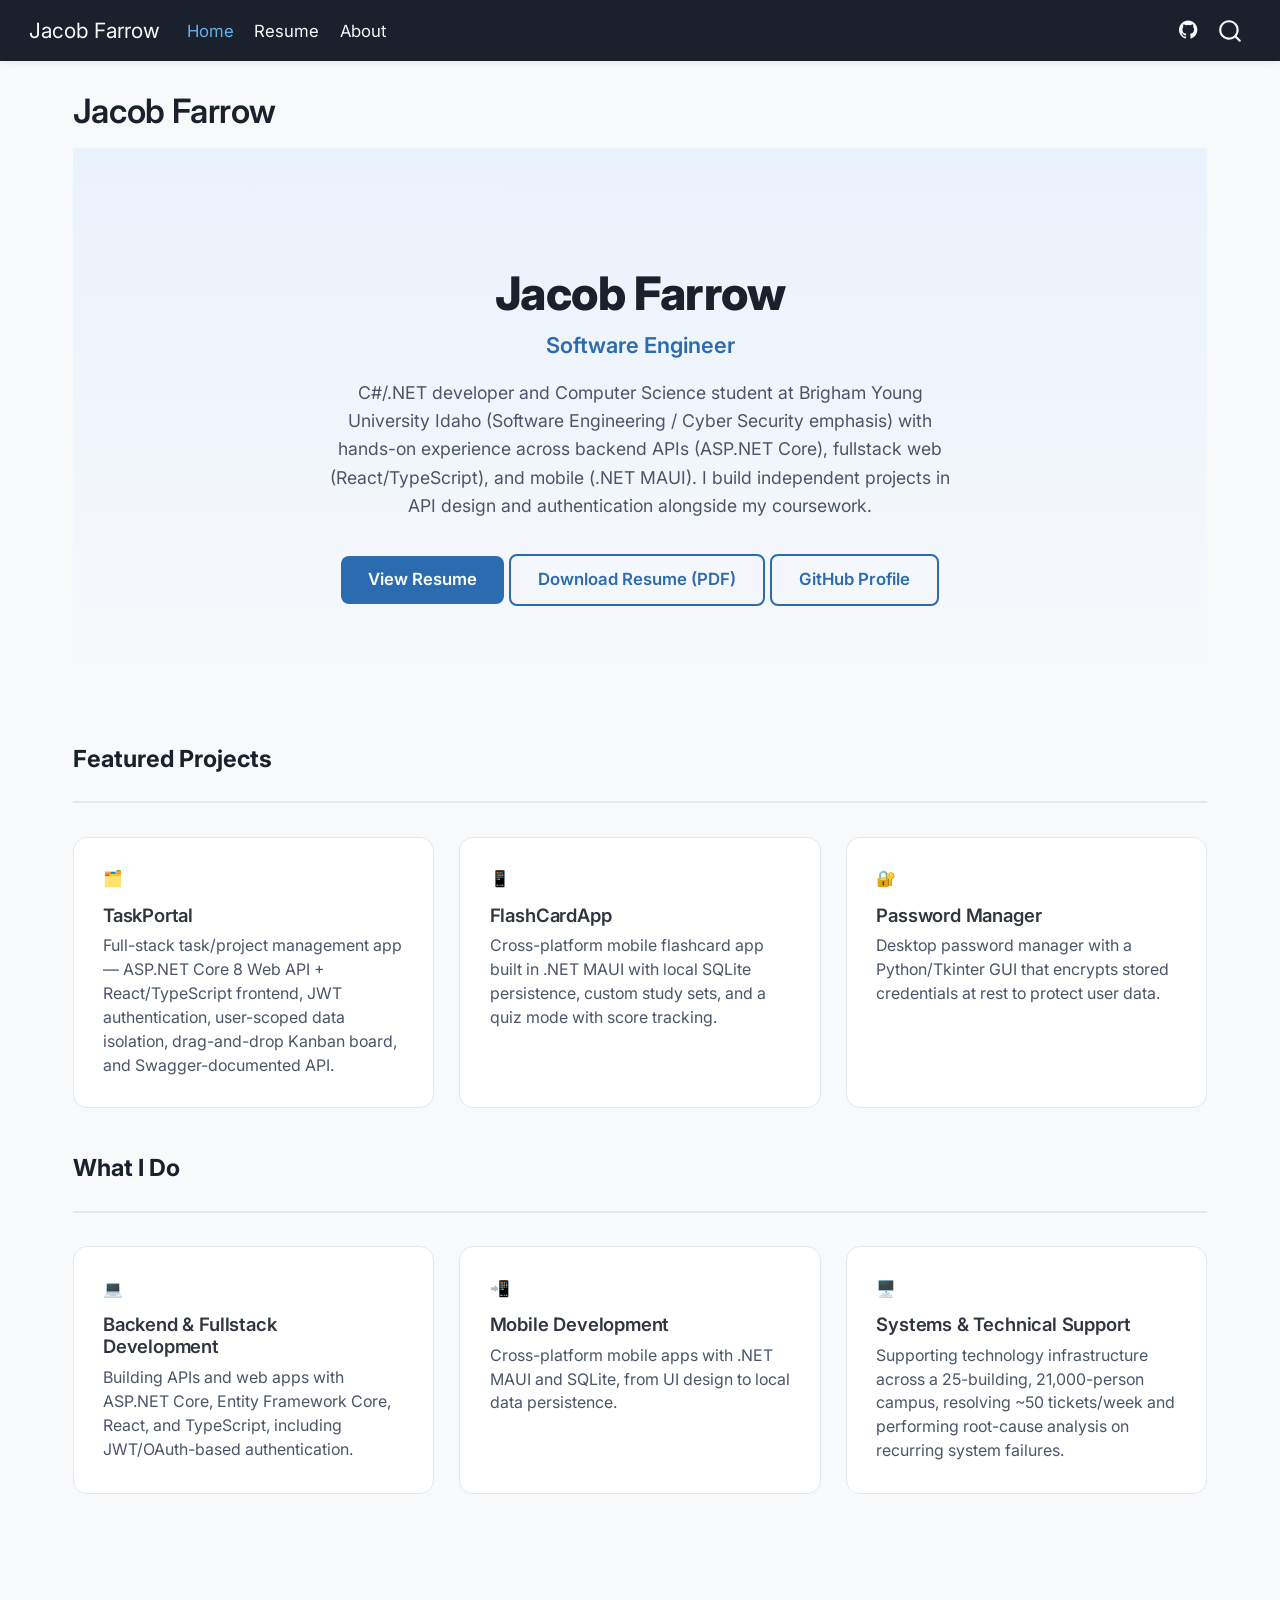
==== commit bd355b91: "Update resume content and add downloadable PDF Refreshes resume, home, and about pages to match the " ====
--- a/docs/index.html
+++ b/docs/index.html
@@ -42,7 +42,7 @@
 <link href="site_libs/quarto-html/quarto-syntax-highlighting-7f8f88aac4f3542376d5c11b86a4c14d.css" rel="stylesheet" id="quarto-text-highlighting-styles">
 <script src="site_libs/bootstrap/bootstrap.min.js"></script>
 <link href="site_libs/bootstrap/bootstrap-icons.css" rel="stylesheet">
-<link href="site_libs/bootstrap/bootstrap-82a2e61b633414a726c208f668d5eda3.min.css" rel="stylesheet" append-hash="true" id="quarto-bootstrap" data-mode="light">
+<link href="site_libs/bootstrap/bootstrap-09eb67c47b955c81b797ca7ebdc064ea.min.css" rel="stylesheet" append-hash="true" id="quarto-bootstrap" data-mode="light">
 <script id="quarto-search-options" type="application/json">{
   "location": "navbar",
   "copy-button": false,
@@ -151,38 +151,73 @@
 <p>Software Engineer</p>
 </div>
 <div class="hero-tagline">
-<p>I focus on building robust, scalable systems through careful architectural design and a detail-oriented approach to code quality, with an emphasis on algorithmic precision and continuous optimization. Currently studying Computer Science at Brigham Young University Idaho with an emphasis in Software Engineering and Cyber Security.</p>
+<p>C#/.NET developer and Computer Science student at Brigham Young University Idaho (Software Engineering / Cyber Security emphasis) with hands-on experience across backend APIs (ASP.NET Core), fullstack web (React/TypeScript), and mobile (.NET MAUI). I build independent projects in API design and authentication alongside my coursework.</p>
 </div>
 <div class="hero-buttons">
-<p><a href="./resume.html" class="btn-hero btn-hero-primary">View Resume</a> <a href="https://github.com/JacobFarrow" class="btn-hero btn-hero-outline">GitHub Profile</a></p>
+<p><a href="./resume.html" class="btn-hero btn-hero-primary">View Resume</a> <a href="files/Jacob_Farrow_Resume.pdf" class="btn-hero btn-hero-outline" download="Jacob_Farrow_Resume.pdf">Download Resume (PDF)</a> <a href="https://github.com/JacobFarrow" class="btn-hero btn-hero-outline">GitHub Profile</a></p>
 </div>
 </section>
+<div class="section-title">
+<p>Featured Projects</p>
+</div>
 <div class="card-grid">
 <div class="info-card">
 <div class="icon">
-<p>🖥️</p>
-</div>
-<section id="technical-support-systems" class="level3">
-<h3 class="anchored" data-anchor-id="technical-support-systems">Technical Support &amp; Systems</h3>
-<p>Experience diagnosing software and hardware issues, performing root-cause analysis, and resolving tickets using an agile approach.</p>
+<p>🗂️</p>
+</div>
+<section id="taskportal" class="level3">
+<h3 class="anchored" data-anchor-id="taskportal">TaskPortal</h3>
+<p>Full-stack task/project management app — ASP.NET Core 8 Web API + React/TypeScript frontend, JWT authentication, user-scoped data isolation, drag-and-drop Kanban board, and Swagger-documented API.</p>
 </section>
 </div>
+<div class="info-card">
+<div class="icon">
+<p>📱</p>
+</div>
+<section id="flashcardapp" class="level3">
+<h3 class="anchored" data-anchor-id="flashcardapp">FlashCardApp</h3>
+<p>Cross-platform mobile flashcard app built in .NET MAUI with local SQLite persistence, custom study sets, and a quiz mode with score tracking.</p>
+</section>
+</div>
+<div class="info-card">
+<div class="icon">
+<p>🔐</p>
+</div>
+<section id="password-manager" class="level3">
+<h3 class="anchored" data-anchor-id="password-manager">Password Manager</h3>
+<p>Desktop password manager with a Python/Tkinter GUI that encrypts stored credentials at rest to protect user data.</p>
+</section>
+</div>
+</div>
+<div class="section-title">
+<p>What I Do</p>
+</div>
+<div class="card-grid">
 <div class="info-card">
 <div class="icon">
 <p>💻</p>
 </div>
-<section id="programming" class="level3">
-<h3 class="anchored" data-anchor-id="programming">Programming</h3>
-<p>Working knowledge of Python, C#, and C++, with experience in .NET Core / .NET 5+.</p>
+<section id="backend-fullstack-development" class="level3">
+<h3 class="anchored" data-anchor-id="backend-fullstack-development">Backend &amp; Fullstack Development</h3>
+<p>Building APIs and web apps with ASP.NET Core, Entity Framework Core, React, and TypeScript, including JWT/OAuth-based authentication.</p>
 </section>
 </div>
 <div class="info-card">
 <div class="icon">
-<p>🤝</p>
-</div>
-<section id="communication-leadership" class="level3">
-<h3 class="anchored" data-anchor-id="communication-leadership">Communication &amp; Leadership</h3>
-<p>Experience leading teams and communicating technical requirements clearly to non-technical audiences.</p>
+<p>📲</p>
+</div>
+<section id="mobile-development" class="level3">
+<h3 class="anchored" data-anchor-id="mobile-development">Mobile Development</h3>
+<p>Cross-platform mobile apps with .NET MAUI and SQLite, from UI design to local data persistence.</p>
+</section>
+</div>
+<div class="info-card">
+<div class="icon">
+<p>🖥️</p>
+</div>
+<section id="systems-technical-support" class="level3">
+<h3 class="anchored" data-anchor-id="systems-technical-support">Systems &amp; Technical Support</h3>
+<p>Supporting technology infrastructure across a 25-building, 21,000-person campus, resolving ~50 tickets/week and performing root-cause analysis on recurring system failures.</p>
 </section>
 </div>
 </div>
--- a/docs/styles.css
+++ b/docs/styles.css
@@ -174,6 +174,10 @@
 .resume-contact a {
   color: #2b6cb0;
   font-weight: 600;
+}
+
+.resume-download {
+  margin-top: 1.25rem;
 }
 
 .timeline-item {
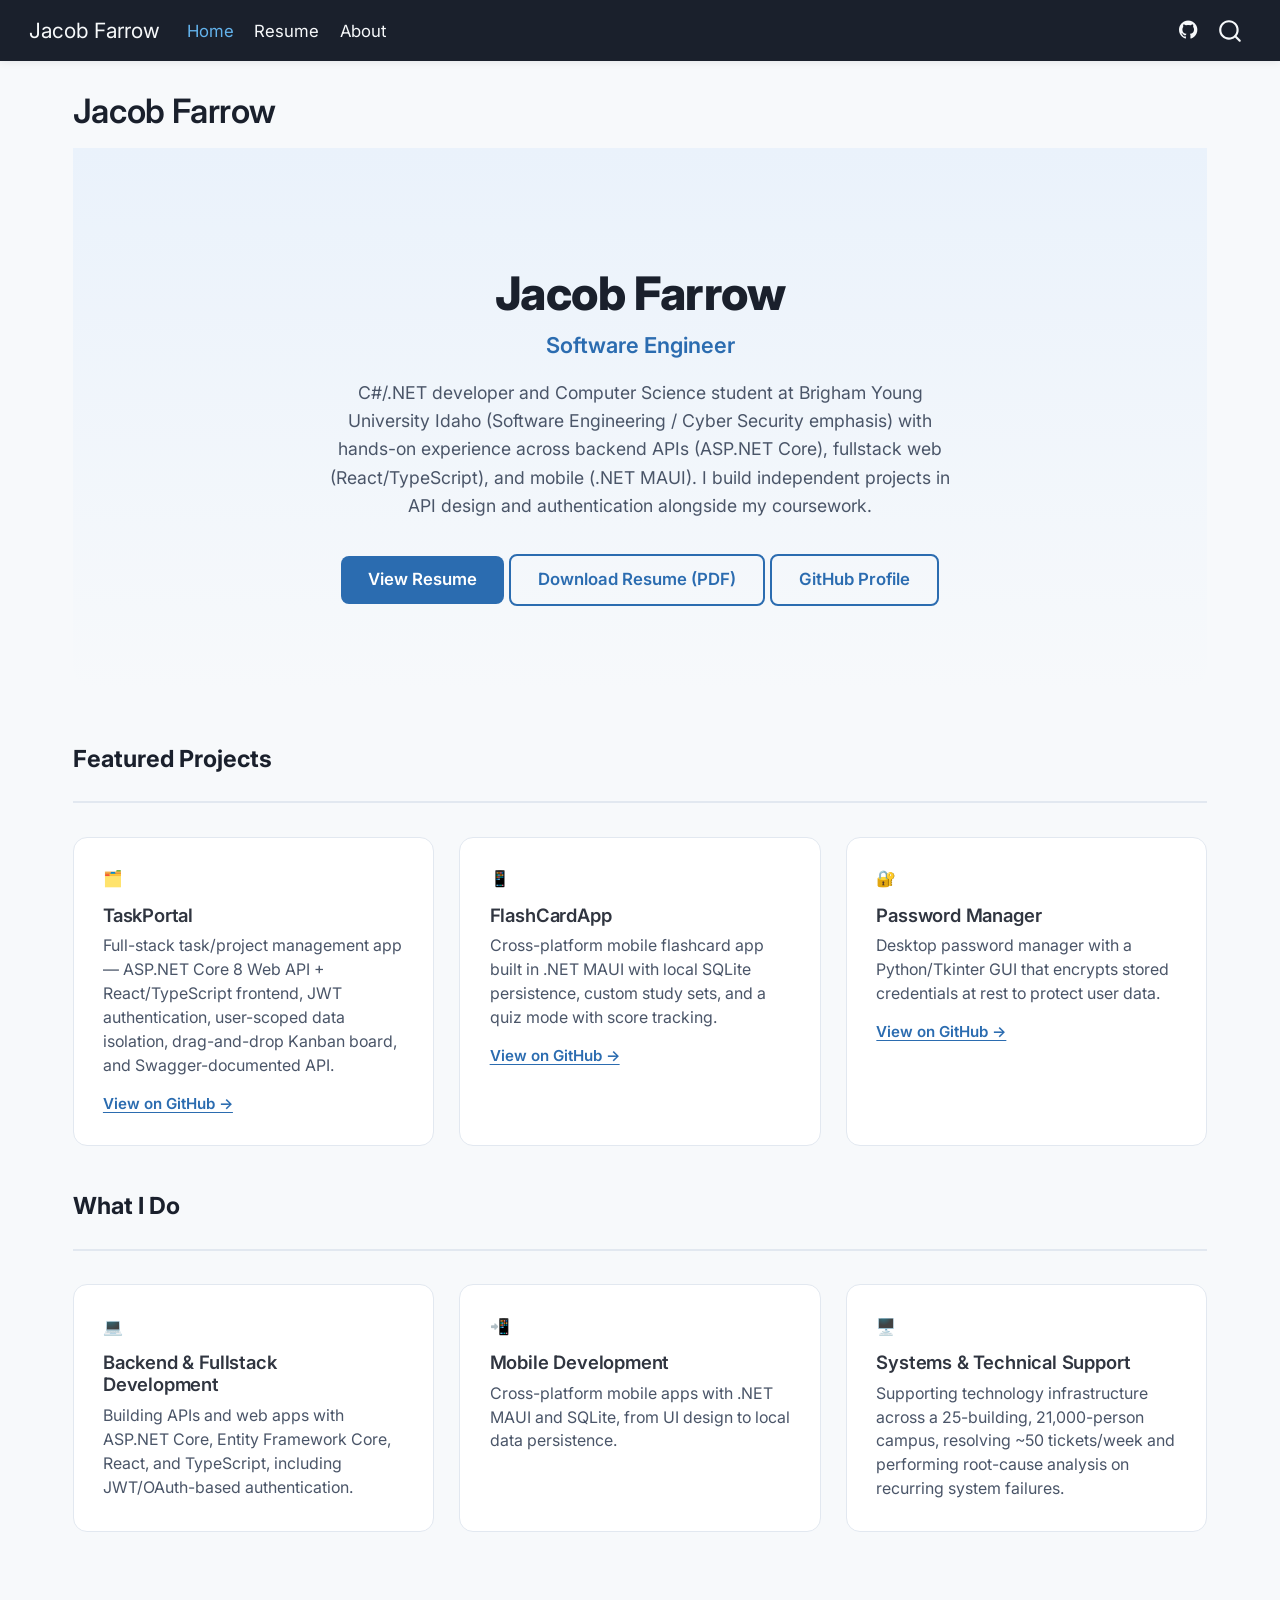
==== commit e5976327: "Link project cards and resume to their GitHub repos Points TaskPortal, FlashCardApp, and Password Ma" ====
--- a/docs/index.html
+++ b/docs/index.html
@@ -168,6 +168,7 @@
 <section id="taskportal" class="level3">
 <h3 class="anchored" data-anchor-id="taskportal">TaskPortal</h3>
 <p>Full-stack task/project management app — ASP.NET Core 8 Web API + React/TypeScript frontend, JWT authentication, user-scoped data isolation, drag-and-drop Kanban board, and Swagger-documented API.</p>
+<p><a href="https://github.com/JacobFarrow/Task-Management" class="card-link">View on GitHub →</a></p>
 </section>
 </div>
 <div class="info-card">
@@ -177,6 +178,7 @@
 <section id="flashcardapp" class="level3">
 <h3 class="anchored" data-anchor-id="flashcardapp">FlashCardApp</h3>
 <p>Cross-platform mobile flashcard app built in .NET MAUI with local SQLite persistence, custom study sets, and a quiz mode with score tracking.</p>
+<p><a href="https://github.com/JacobFarrow/FlashCardApp" class="card-link">View on GitHub →</a></p>
 </section>
 </div>
 <div class="info-card">
@@ -186,6 +188,7 @@
 <section id="password-manager" class="level3">
 <h3 class="anchored" data-anchor-id="password-manager">Password Manager</h3>
 <p>Desktop password manager with a Python/Tkinter GUI that encrypts stored credentials at rest to protect user data.</p>
+<p><a href="https://github.com/JacobFarrow/Password_Manager" class="card-link">View on GitHub →</a></p>
 </section>
 </div>
 </div>
--- a/docs/styles.css
+++ b/docs/styles.css
@@ -130,6 +130,14 @@
   font-size: 1.75rem;
   margin-bottom: 0.75rem;
   display: block;
+}
+
+.card-link {
+  display: inline-block;
+  margin-top: 0.9rem;
+  color: #2b6cb0;
+  font-weight: 600;
+  font-size: 0.9rem;
 }
 
 /* ===== Skill badges ===== */
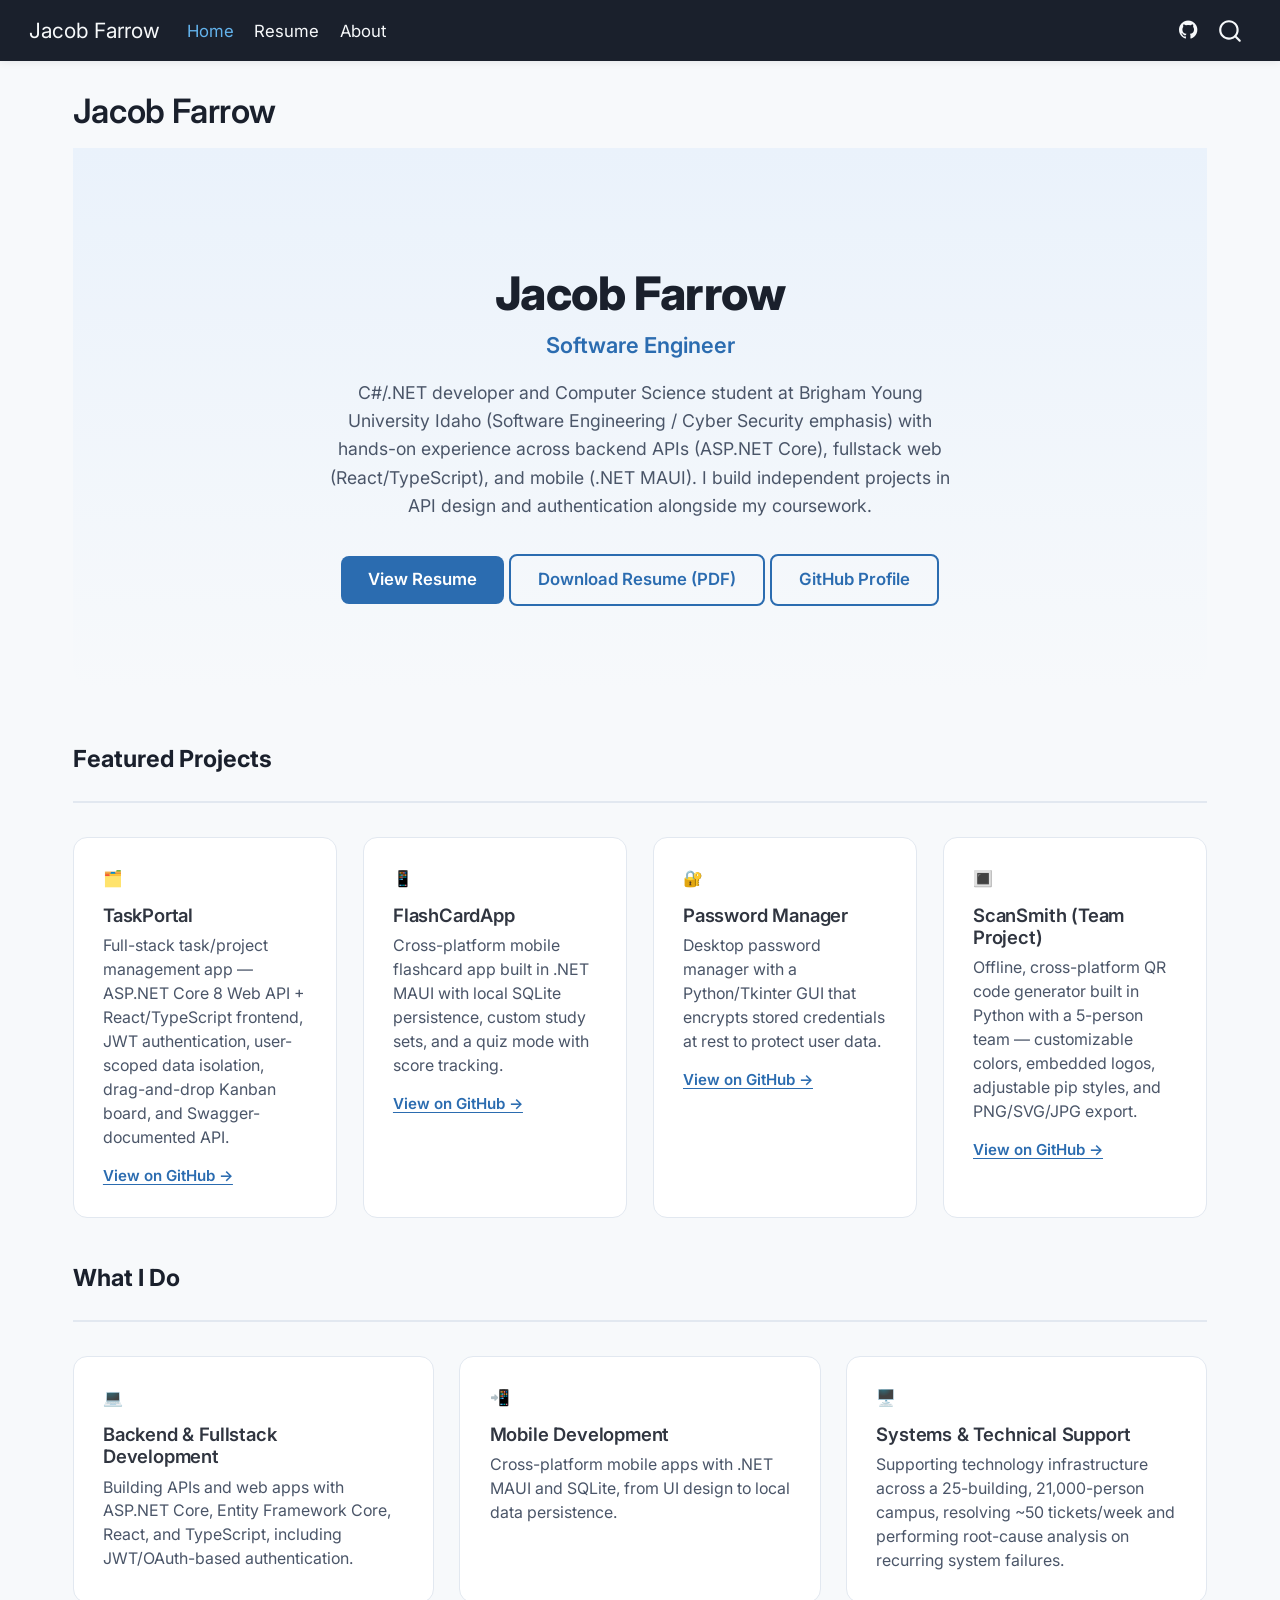
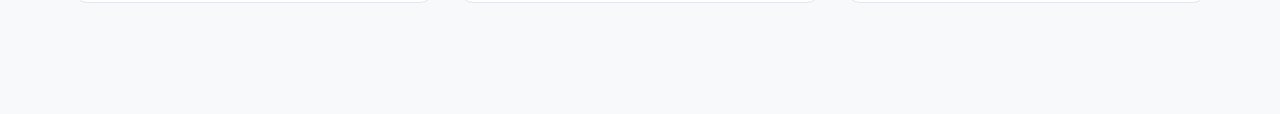
==== commit 04ae5286: "Add ScanSmith team project Adds ScanSmith, a team-built offline QR code generator, to the resume Pro" ====
--- a/docs/index.html
+++ b/docs/index.html
@@ -189,6 +189,16 @@
 <h3 class="anchored" data-anchor-id="password-manager">Password Manager</h3>
 <p>Desktop password manager with a Python/Tkinter GUI that encrypts stored credentials at rest to protect user data.</p>
 <p><a href="https://github.com/JacobFarrow/Password_Manager" class="card-link">View on GitHub →</a></p>
+</section>
+</div>
+<div class="info-card">
+<div class="icon">
+<p>🔳</p>
+</div>
+<section id="scansmith-team-project" class="level3">
+<h3 class="anchored" data-anchor-id="scansmith-team-project">ScanSmith (Team Project)</h3>
+<p>Offline, cross-platform QR code generator built in Python with a 5-person team — customizable colors, embedded logos, adjustable pip styles, and PNG/SVG/JPG export.</p>
+<p><a href="https://github.com/masontuft/ScanSmith" class="card-link">View on GitHub →</a></p>
 </section>
 </div>
 </div>
